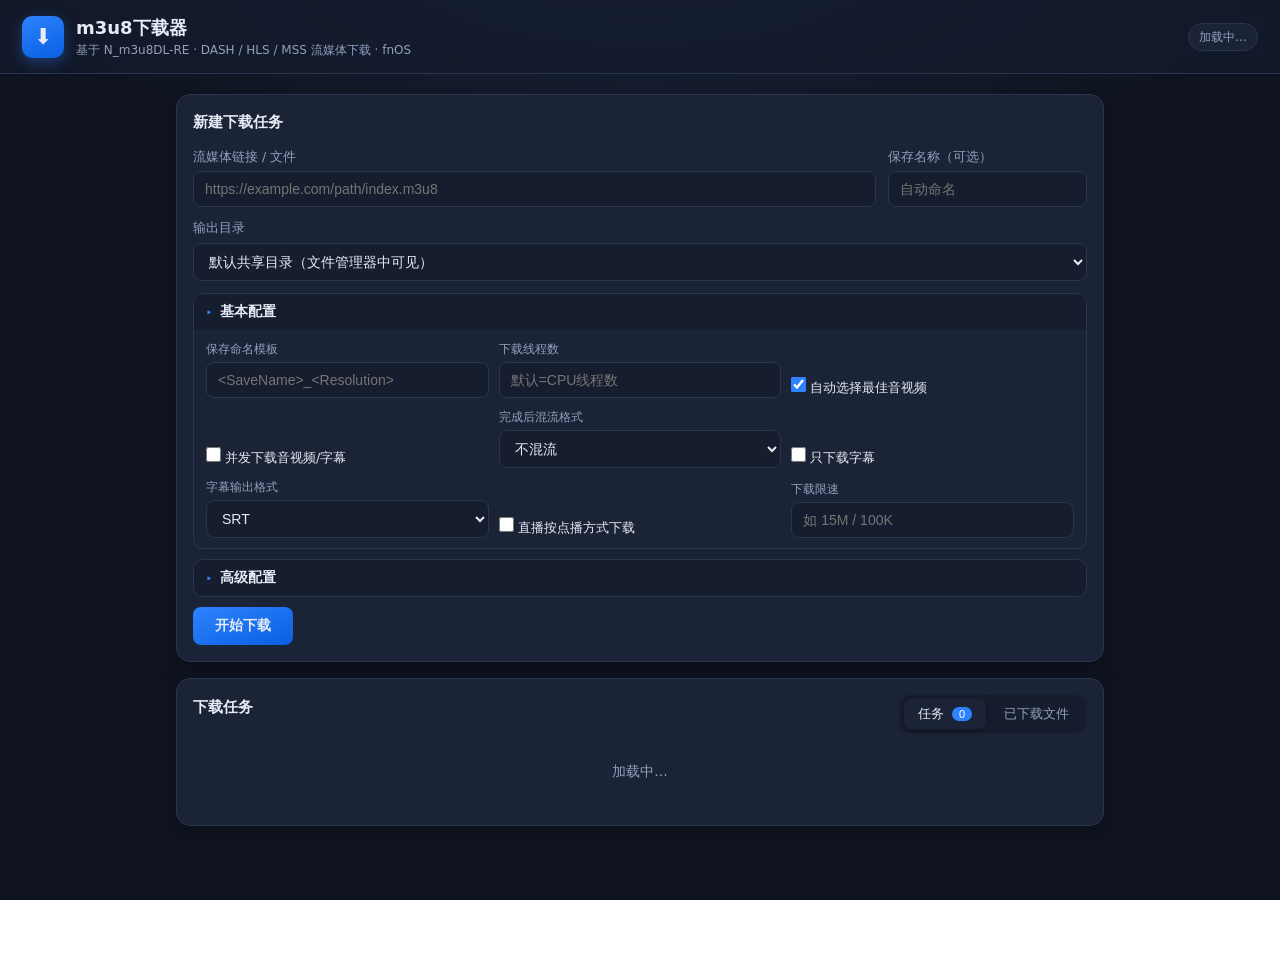
==== n_m3u8dl_re/app/www/index.html @ 435dbdd8 "m3u8下载器（N_m3u8DL-RE for fnOS）：可视化 Web 界面 + 完整参数配置 - 基于飞牛原生 index.cgi，桌面入口、应用中心打开均可用 - 全部 N_m3u8DL-RE" ====
<!DOCTYPE html>
<html lang="zh-CN">
<head>
  <meta charset="UTF-8" />
  <meta name="viewport" content="width=device-width, initial-scale=1.0" />
  <title>m3u8下载器</title>
  <link rel="stylesheet" href="style.css?v=5" />
</head>
<body>
  <header class="topbar">
    <div class="brand">
      <span class="logo">⬇</span>
      <div>
        <h1>m3u8下载器</h1>
        <p class="sub">基于 N_m3u8DL-RE · DASH / HLS / MSS 流媒体下载 · fnOS</p>
      </div>
    </div>
    <div class="service-info">
      <span id="svc-dir" class="pill dir-pill" title="默认输出目录">加载中…</span>
    </div>
  </header>

  <main>
    <!-- 新建任务 -->
    <section class="card form-card">
      <h2>新建下载任务</h2>
      <form id="task-form">
        <div class="row">
          <label class="grow">
            <span>流媒体链接 / 文件</span>
            <input type="url" id="f-url" placeholder="https://example.com/path/index.m3u8" required />
          </label>
          <label>
            <span>保存名称（可选）</span>
            <input type="text" id="f-name" placeholder="自动命名" />
          </label>
        </div>
        <div class="row">
          <label class="grow">
            <span>输出目录</span>
            <select id="f-dir">
              <option value="default">默认共享目录（文件管理器中可见）</option>
              <option value="custom">自定义目录（浏览选择 / 手动输入）</option>
            </select>
          </label>
          <label class="grow custom-dir hidden">
            <span>自定义目录路径</span>
            <div class="dir-input-row">
              <input type="text" id="f-custom-dir" placeholder="/vol1/Users/admin/Downloads" />
              <button type="button" class="btn sm" id="btn-browse">浏览…</button>
            </div>
          </label>
        </div>

        <div class="cfg-section">
          <button type="button" class="cfg-toggle" data-target="cfg-basic">
            <span class="cfg-caret">▸</span> 基本配置
          </button>
          <div id="cfg-basic" class="cfg-body open"></div>
        </div>

        <div class="cfg-section">
          <button type="button" class="cfg-toggle" data-target="cfg-advanced">
            <span class="cfg-caret">▸</span> 高级配置
          </button>
          <div id="cfg-advanced" class="cfg-body"></div>
        </div>

        <div class="actions">
          <button type="submit" class="btn primary" id="btn-submit">开始下载</button>
          <span id="form-msg" class="form-msg"></span>
        </div>
      </form>
    </section>

    <!-- 任务列表 -->
    <section class="card">
      <div class="card-head">
        <h2>下载任务</h2>
        <div class="tabs">
          <button class="tab active" data-tab="tasks">任务 <span id="task-count" class="count">0</span></button>
          <button class="tab" data-tab="files">已下载文件</button>
        </div>
      </div>
      <div id="tab-tasks">
        <div id="task-list" class="task-list">
          <p class="empty">加载中…</p>
        </div>
      </div>
      <div id="tab-files" class="hidden">
        <div id="file-list" class="file-list">
          <p class="empty">点击「已下载文件」标签查看</p>
        </div>
      </div>
    </section>
  </main>

  <footer class="foot">
    <span>m3u8下载器 · 引擎：<a href="https://github.com/nilaoda/N_m3u8DL-RE" target="_blank" rel="noopener">N_m3u8DL-RE</a>（MIT）· 开发者 <a href="https://github.com/Youngxj" target="_blank" rel="noopener">Youngxj</a> · 项目主页：<a href="https://github.com/Youngxj/N_m3u8DL-RE-FN" target="_blank" rel="noopener">N_m3u8DL-RE-FN</a></span>
  </footer>

  <script src="app.js?v=4"></script>
</body>
</html>
---- n_m3u8dl_re/app/www/style.css ----
/* N_m3u8DL-RE Web UI（流式布局，自适应任意宽度） */
* { box-sizing: border-box; margin: 0; padding: 0; }

:root {
  --bg: #0f1420;
  --bg2: #161d2e;
  --card: #1b2336;
  --border: #2a3550;
  --text: #e6ebf5;
  --muted: #93a0bd;
  --accent: #2e82ff;
  --accent2: #0a60e0;
  --ok: #22c55e;
  --warn: #f59e0b;
  --err: #ef4444;
  --mono: "Cascadia Code", "Consolas", "JetBrains Mono", monospace;
}

html, body {
  height: 100%;
  width: 100%;
  max-width: 100%;
  overflow-x: hidden;
}
body {
  background: radial-gradient(1200px 500px at 50% -10%, #1d2a47 0%, var(--bg) 55%);
  color: var(--text);
  font-family: system-ui, -apple-system, "Segoe UI", "PingFang SC", "Microsoft YaHei", sans-serif;
  line-height: 1.5;
}

/* 顶栏 */
.topbar {
  display: flex; align-items: center; justify-content: space-between;
  padding: 14px 22px; gap: 12px; flex-wrap: wrap;
  background: rgba(20, 27, 46, 0.75); backdrop-filter: blur(8px);
  border-bottom: 1px solid var(--border);
  position: sticky; top: 0; z-index: 10;
}
.brand { display: flex; align-items: center; gap: 12px; min-width: 0; }
.brand > div { min-width: 0; }
.logo {
  width: 42px; height: 42px; border-radius: 10px; flex: none;
  display: grid; place-items: center; font-size: 22px;
  background: linear-gradient(160deg, var(--accent), var(--accent2));
  box-shadow: 0 4px 14px rgba(46, 130, 255, 0.35);
}
.brand h1 { font-size: 18px; white-space: nowrap; }
.brand .sub { font-size: 12px; color: var(--muted); white-space: nowrap; overflow: hidden; text-overflow: ellipsis; }
.service-info { display: flex; gap: 8px; flex-wrap: wrap; min-width: 0; }
.pill {
  font-size: 12px; padding: 4px 10px; border-radius: 999px;
  background: var(--card); border: 1px solid var(--border); color: var(--muted);
  max-width: 100%; overflow: hidden; text-overflow: ellipsis; white-space: nowrap;
}

/* 主体 */
main {
  width: 100%;
  max-width: 960px;
  margin: 20px auto;
  padding: 0 16px 60px;
  display: grid;
  gap: 16px;
}

.card {
  background: var(--card); border: 1px solid var(--border); border-radius: 14px;
  padding: 16px; box-shadow: 0 6px 24px rgba(0, 0, 0, 0.25);
  min-width: 0;
}
.card h2 { font-size: 15px; margin-bottom: 14px; color: var(--text); }
.card-head { display: flex; align-items: center; justify-content: space-between; flex-wrap: wrap; gap: 10px; }

/* 表单 */
.row { display: flex; gap: 12px; flex-wrap: wrap; margin-bottom: 12px; }
.row label { display: flex; flex-direction: column; gap: 5px; font-size: 12.5px; color: var(--muted); min-width: 0; }
.grow { flex: 1 1 200px; min-width: 0; }
input[type="text"], input[type="url"], input[type="number"], select {
  background: var(--bg2); border: 1px solid var(--border); color: var(--text);
  border-radius: 8px; padding: 9px 11px; font-size: 14px; outline: none;
  width: 100%; max-width: 100%; min-width: 0;
  transition: border-color 0.15s;
}
input:focus, select:focus { border-color: var(--accent); }
.opts { align-items: flex-end; }
.opts label { flex-direction: row; align-items: center; gap: 6px; font-size: 13px; color: var(--text); white-space: nowrap; }
.opts label:not(.check) { flex-direction: column; align-items: flex-start; gap: 5px; font-size: 12.5px; color: var(--muted); white-space: normal; }
.opts select, .opts input[type="number"] { width: 120px; max-width: 100%; padding: 7px 9px; font-size: 13px; }
.check input { accent-color: var(--accent); width: 15px; height: 15px; flex: none; }
.actions { display: flex; align-items: center; gap: 12px; flex-wrap: wrap; }
.form-msg { font-size: 13px; color: var(--err); min-width: 0; }
.custom-dir.hidden { display: none; }
.dir-input-row { display: flex; gap: 8px; align-items: center; }
.dir-input-row input { flex: 1; min-width: 0; }

/* 配置分区（基本/高级折叠） */
.cfg-section { margin-bottom: 10px; border: 1px solid var(--border); border-radius: 10px; overflow: hidden; }
.cfg-toggle {
  width: 100%; display: flex; align-items: center; gap: 8px;
  background: var(--bg2); border: none; color: var(--text); cursor: pointer;
  padding: 9px 12px; font-size: 13.5px; font-weight: 600; text-align: left;
}
.cfg-toggle:hover { background: #1a2340; }
.cfg-caret { color: var(--accent); font-size: 11px; transition: transform .15s; }
.cfg-body { display: none; padding: 10px 12px; gap: 10px; }
.cfg-body.open { display: grid; grid-template-columns: repeat(auto-fill, minmax(230px, 1fr)); align-items: end; }
.cfg-field { display: flex; flex-direction: column; gap: 4px; font-size: 12px; color: var(--muted); min-width: 0; }
.cfg-field textarea { font-family: var(--mono); font-size: 12.5px; resize: vertical; }
.cfg-field .cfg-hint { font-size: 10.5px; color: #5d6b8c; line-height: 1.3; }
.cfg-check { font-size: 12.5px; color: var(--text); white-space: normal; }

.btn {
  border: 1px solid var(--border); background: var(--bg2); color: var(--text);
  border-radius: 8px; padding: 8px 16px; font-size: 13.5px; cursor: pointer;
  transition: all 0.15s; text-decoration: none; display: inline-block; white-space: nowrap;
}
.btn:hover { border-color: var(--accent); }
.btn.primary {
  background: linear-gradient(160deg, var(--accent), var(--accent2));
  border: none; font-weight: 600; padding: 10px 22px;
}
.btn.primary:hover { filter: brightness(1.12); }
.btn:disabled { opacity: 0.5; cursor: not-allowed; }
.btn.sm { padding: 4px 10px; font-size: 12px; }
.btn.danger:hover { border-color: var(--err); color: var(--err); }

/* 标签页 */
.tabs { display: flex; gap: 4px; background: var(--bg2); padding: 4px; border-radius: 10px; flex-wrap: wrap; }
.tab {
  border: none; background: transparent; color: var(--muted); cursor: pointer;
  padding: 6px 14px; border-radius: 7px; font-size: 13px; white-space: nowrap;
}
.tab.active { background: var(--card); color: var(--text); box-shadow: 0 2px 8px rgba(0,0,0,.3); }
.count {
  background: var(--accent); color: #fff; border-radius: 999px;
  font-size: 11px; padding: 1px 7px; margin-left: 4px;
}

/* 任务卡片 */
.task-list { display: grid; gap: 12px; min-width: 0; }
.task {
  background: var(--bg2); border: 1px solid var(--border); border-radius: 12px;
  padding: 13px 15px; min-width: 0;
}
.task-head { display: flex; justify-content: space-between; align-items: flex-start; gap: 10px; flex-wrap: wrap; }
.task-head > div { min-width: 0; }
.task-title { font-weight: 600; font-size: 14.5px; word-break: break-all; }
.task-url { font-size: 12px; color: var(--muted); word-break: break-all; margin-top: 2px; }
.task-meta { display: flex; gap: 6px; align-items: center; flex-wrap: wrap; }
.badge {
  font-size: 11.5px; padding: 3px 9px; border-radius: 999px; font-weight: 600;
  border: 1px solid transparent; white-space: nowrap;
}
.badge.queued    { background: rgba(147,160,189,.15); color: var(--muted); }
.badge.running   { background: rgba(46,130,255,.16); color: var(--accent); animation: pulse 1.6s infinite; }
.badge.success   { background: rgba(34,197,94,.16);  color: var(--ok); }
.badge.failed    { background: rgba(239,68,68,.16);  color: var(--err); }
.badge.stopped   { background: rgba(245,158,11,.16); color: var(--warn); }
.badge.stopping  { background: rgba(245,158,11,.16); color: var(--warn); }
@keyframes pulse { 50% { opacity: 0.55; } }

.progress-wrap { margin-top: 10px; display: flex; align-items: center; gap: 10px; }
.progress {
  flex: 1; min-width: 0; height: 8px; border-radius: 999px; background: #0d1322; overflow: hidden;
}
.progress-bar {
  height: 100%; border-radius: 999px;
  background: linear-gradient(90deg, var(--accent), #6ab0ff);
  transition: width 0.4s ease;
}
.progress-bar.ok { background: linear-gradient(90deg, var(--ok), #4ade80); }
.progress-pct { font-size: 12.5px; color: var(--muted); min-width: 42px; text-align: right; font-variant-numeric: tabular-nums; }

.task-stats { display: flex; gap: 14px; flex-wrap: wrap; margin-top: 8px; font-size: 12.5px; color: var(--muted); }
.task-stats b { color: var(--text); font-variant-numeric: tabular-nums; }

.task-last {
  margin-top: 8px; background: #0d1322; border-radius: 8px; padding: 7px 10px;
  font-family: var(--mono); font-size: 12px; line-height: 1.5; color: #a8b6d8;
  white-space: nowrap; overflow: hidden; text-overflow: ellipsis;
}
.task-actions { display: flex; gap: 8px; margin-top: 10px; flex-wrap: wrap; }

.empty { color: var(--muted); font-size: 13.5px; text-align: center; padding: 28px 0; }

/* 文件列表 */
.file-list { display: grid; gap: 8px; min-width: 0; }
.file-row {
  display: flex; align-items: center; gap: 12px; min-width: 0;
  background: var(--bg2); border: 1px solid var(--border); border-radius: 10px;
  padding: 10px 14px; flex-wrap: wrap;
}
.file-icon { font-size: 18px; flex: none; }
.file-row > div { flex: 1; min-width: 0; }
.file-name { font-size: 13.5px; word-break: break-all; }
.file-path { font-size: 11px; color: var(--muted); word-break: break-all; margin-top: 2px; font-family: var(--mono); }
.file-meta { font-size: 12px; color: var(--muted); white-space: nowrap; font-variant-numeric: tabular-nums; }
.file-actions { display: flex; gap: 6px; flex: none; }

.foot { text-align: center; padding: 18px; color: var(--muted); font-size: 12px; }

.hidden { display: none; }

/* 窄屏适配（fnOS 桌面小窗 / 移动端） */
@media (max-width: 720px) {
  .topbar { padding: 12px 14px; }
  .brand .sub { display: none; }
  main { padding: 0 10px 50px; }
  .card { padding: 13px; }
  .opts select, .opts input[type="number"] { width: 100px; }
  .file-meta { width: 100%; white-space: normal; }
}
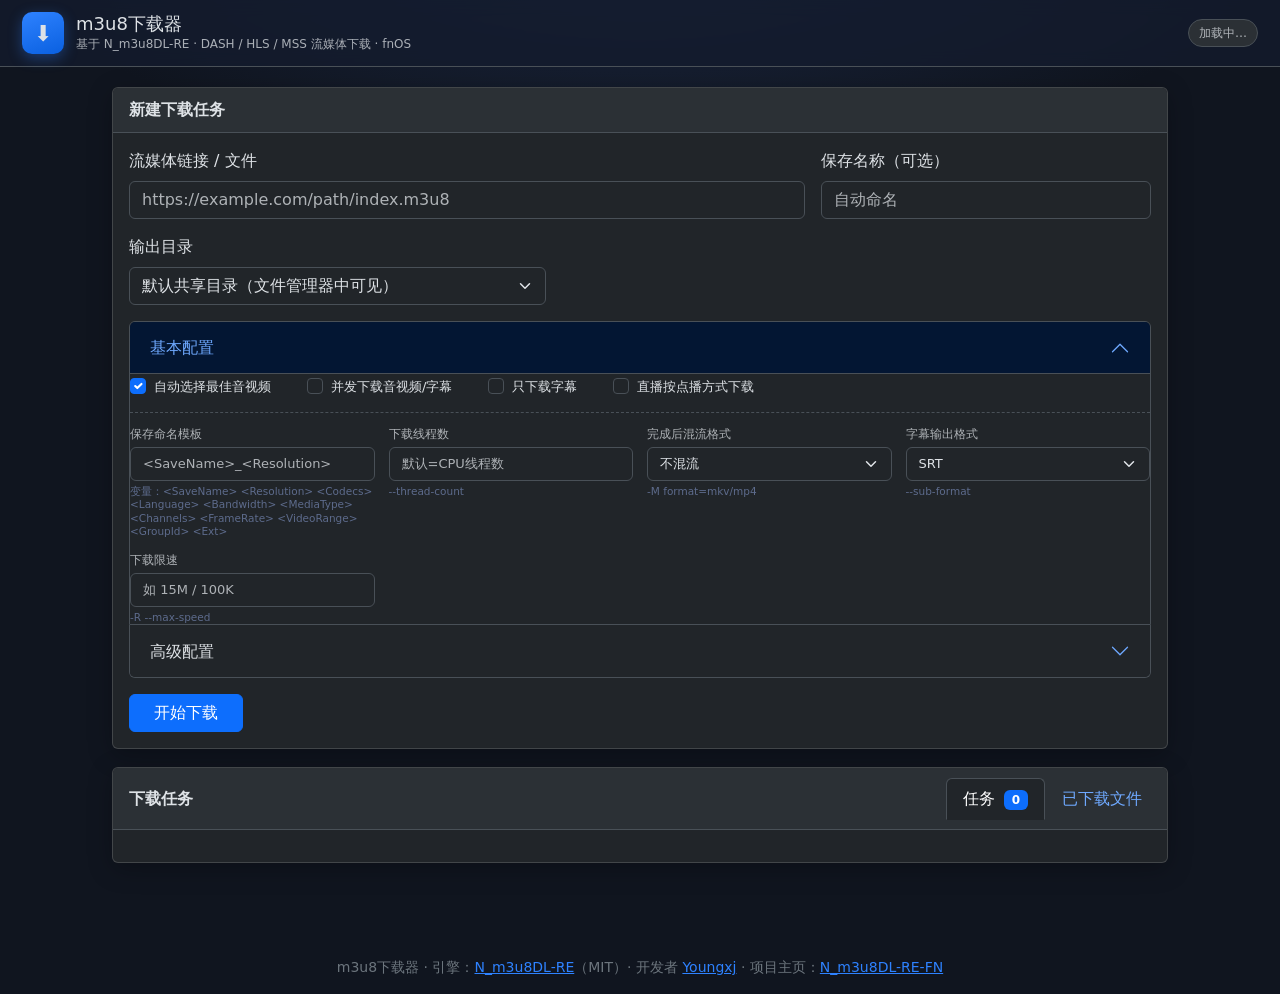
==== commit dc1cd3ec: "前端重构为 Bootstrap 5（暗色主题、离线自包含） - 引入 Bootstrap 5.3.3（css+js bundle 打入 www/vendor/，不依赖 CDN） - 布局/表单/标签页" ====
--- a/n_m3u8dl_re/app/www/index.html
+++ b/n_m3u8dl_re/app/www/index.html
@@ -1,104 +1,121 @@
 <!DOCTYPE html>
-<html lang="zh-CN">
+<html lang="zh-CN" data-bs-theme="dark">
 <head>
   <meta charset="UTF-8" />
   <meta name="viewport" content="width=device-width, initial-scale=1.0" />
   <title>m3u8下载器</title>
-  <link rel="stylesheet" href="style.css?v=5" />
+  <link rel="stylesheet" href="vendor/bootstrap.min.css?v=1" />
+  <link rel="stylesheet" href="style.css?v=8" />
 </head>
 <body>
-  <header class="topbar">
+  <!-- 顶栏 -->
+  <header class="topbar border-bottom">
     <div class="brand">
       <span class="logo">⬇</span>
-      <div>
-        <h1>m3u8下载器</h1>
-        <p class="sub">基于 N_m3u8DL-RE · DASH / HLS / MSS 流媒体下载 · fnOS</p>
+      <div class="brand-text">
+        <h1 class="mb-0">m3u8下载器</h1>
+        <p class="sub mb-0">基于 N_m3u8DL-RE · DASH / HLS / MSS 流媒体下载 · fnOS</p>
       </div>
     </div>
-    <div class="service-info">
-      <span id="svc-dir" class="pill dir-pill" title="默认输出目录">加载中…</span>
+    <div class="d-flex gap-2 flex-wrap">
+      <span id="svc-dir" class="pill" title="默认输出目录">加载中…</span>
     </div>
   </header>
 
-  <main>
+  <main class="container main-wrap">
     <!-- 新建任务 -->
-    <section class="card form-card">
-      <h2>新建下载任务</h2>
-      <form id="task-form">
-        <div class="row">
-          <label class="grow">
-            <span>流媒体链接 / 文件</span>
-            <input type="url" id="f-url" placeholder="https://example.com/path/index.m3u8" required />
-          </label>
-          <label>
-            <span>保存名称（可选）</span>
-            <input type="text" id="f-name" placeholder="自动命名" />
-          </label>
-        </div>
-        <div class="row">
-          <label class="grow">
-            <span>输出目录</span>
-            <select id="f-dir">
-              <option value="default">默认共享目录（文件管理器中可见）</option>
-              <option value="custom">自定义目录（浏览选择 / 手动输入）</option>
-            </select>
-          </label>
-          <label class="grow custom-dir hidden">
-            <span>自定义目录路径</span>
-            <div class="dir-input-row">
-              <input type="text" id="f-custom-dir" placeholder="/vol1/Users/admin/Downloads" />
-              <button type="button" class="btn sm" id="btn-browse">浏览…</button>
+    <section class="card app-card">
+      <div class="card-header fw-semibold">新建下载任务</div>
+      <div class="card-body">
+        <form id="task-form">
+          <div class="row g-3 mb-3">
+            <div class="col-12 col-lg-8">
+              <label class="form-label" for="f-url">流媒体链接 / 文件</label>
+              <input type="url" class="form-control" id="f-url" placeholder="https://example.com/path/index.m3u8" required />
             </div>
-          </label>
-        </div>
+            <div class="col-12 col-lg-4">
+              <label class="form-label" for="f-name">保存名称（可选）</label>
+              <input type="text" class="form-control" id="f-name" placeholder="自动命名" />
+            </div>
+          </div>
 
-        <div class="cfg-section">
-          <button type="button" class="cfg-toggle" data-target="cfg-basic">
-            <span class="cfg-caret">▸</span> 基本配置
-          </button>
-          <div id="cfg-basic" class="cfg-body open"></div>
-        </div>
+          <div class="row g-3 mb-3">
+            <div class="col-12 col-lg-5">
+              <label class="form-label" for="f-dir">输出目录</label>
+              <select class="form-select" id="f-dir">
+                <option value="default">默认共享目录（文件管理器中可见）</option>
+                <option value="custom">自定义目录（浏览选择 / 手动输入）</option>
+              </select>
+            </div>
+            <div class="col-12 col-lg-7 custom-dir d-none">
+              <label class="form-label" for="f-custom-dir">自定义目录路径</label>
+              <div class="input-group">
+                <input type="text" class="form-control" id="f-custom-dir" placeholder="/vol1/Users/admin/Downloads" />
+                <button type="button" class="btn btn-outline-primary" id="btn-browse">浏览…</button>
+              </div>
+            </div>
+          </div>
 
-        <div class="cfg-section">
-          <button type="button" class="cfg-toggle" data-target="cfg-advanced">
-            <span class="cfg-caret">▸</span> 高级配置
-          </button>
-          <div id="cfg-advanced" class="cfg-body"></div>
-        </div>
+          <div class="accordion mb-3" id="cfg-accordion">
+            <div class="accordion-item">
+              <h2 class="accordion-header">
+                <button class="accordion-button" type="button" data-bs-toggle="collapse" data-bs-target="#cfg-basic" aria-expanded="true">
+                  基本配置
+                </button>
+              </h2>
+              <div id="cfg-basic" class="accordion-collapse collapse show" data-bs-parent="#cfg-accordion">
+                <div class="accordion-body"></div>
+              </div>
+            </div>
+            <div class="accordion-item">
+              <h2 class="accordion-header">
+                <button class="accordion-button collapsed" type="button" data-bs-toggle="collapse" data-bs-target="#cfg-advanced" aria-expanded="false">
+                  高级配置
+                </button>
+              </h2>
+              <div id="cfg-advanced" class="accordion-collapse collapse" data-bs-parent="#cfg-accordion">
+                <div class="accordion-body"></div>
+              </div>
+            </div>
+          </div>
 
-        <div class="actions">
-          <button type="submit" class="btn primary" id="btn-submit">开始下载</button>
-          <span id="form-msg" class="form-msg"></span>
-        </div>
-      </form>
+          <div class="d-flex align-items-center gap-3 flex-wrap">
+            <button type="submit" class="btn btn-primary px-4" id="btn-submit">开始下载</button>
+            <span id="form-msg" class="text-danger small"></span>
+          </div>
+        </form>
+      </div>
     </section>
 
-    <!-- 任务列表 -->
-    <section class="card">
-      <div class="card-head">
-        <h2>下载任务</h2>
-        <div class="tabs">
-          <button class="tab active" data-tab="tasks">任务 <span id="task-count" class="count">0</span></button>
-          <button class="tab" data-tab="files">已下载文件</button>
+    <!-- 任务 / 文件 -->
+    <section class="card app-card">
+      <div class="card-header d-flex align-items-center justify-content-between flex-wrap gap-2">
+        <span class="fw-semibold">下载任务</span>
+        <ul class="nav nav-tabs card-header-tabs mb-0">
+          <li class="nav-item">
+            <button class="nav-link active" data-tab="tasks" type="button">任务 <span id="task-count" class="badge text-bg-primary ms-1">0</span></button>
+          </li>
+          <li class="nav-item">
+            <button class="nav-link" data-tab="files" type="button">已下载文件</button>
+          </li>
+        </ul>
+      </div>
+      <div class="card-body">
+        <div id="tab-tasks">
+          <div id="task-list" class="task-list"></div>
         </div>
-      </div>
-      <div id="tab-tasks">
-        <div id="task-list" class="task-list">
-          <p class="empty">加载中…</p>
-        </div>
-      </div>
-      <div id="tab-files" class="hidden">
-        <div id="file-list" class="file-list">
-          <p class="empty">点击「已下载文件」标签查看</p>
+        <div id="tab-files" class="d-none">
+          <div id="file-list" class="file-list"></div>
         </div>
       </div>
     </section>
   </main>
 
-  <footer class="foot">
-    <span>m3u8下载器 · 引擎：<a href="https://github.com/nilaoda/N_m3u8DL-RE" target="_blank" rel="noopener">N_m3u8DL-RE</a>（MIT）· 开发者 <a href="https://github.com/Youngxj" target="_blank" rel="noopener">Youngxj</a> · 项目主页：<a href="https://github.com/Youngxj/N_m3u8DL-RE-FN" target="_blank" rel="noopener">N_m3u8DL-RE-FN</a></span>
+  <footer class="foot text-center text-secondary small py-3 px-3">
+    m3u8下载器 · 引擎：<a href="https://github.com/nilaoda/N_m3u8DL-RE" target="_blank" rel="noopener">N_m3u8DL-RE</a>（MIT）· 开发者 <a href="https://github.com/Youngxj" target="_blank" rel="noopener">Youngxj</a> · 项目主页：<a href="https://github.com/Youngxj/N_m3u8DL-RE-FN" target="_blank" rel="noopener">N_m3u8DL-RE-FN</a>
   </footer>
 
-  <script src="app.js?v=4"></script>
+  <script src="vendor/bootstrap.bundle.min.js?v=1"></script>
+  <script src="app.js?v=8"></script>
 </body>
 </html>
